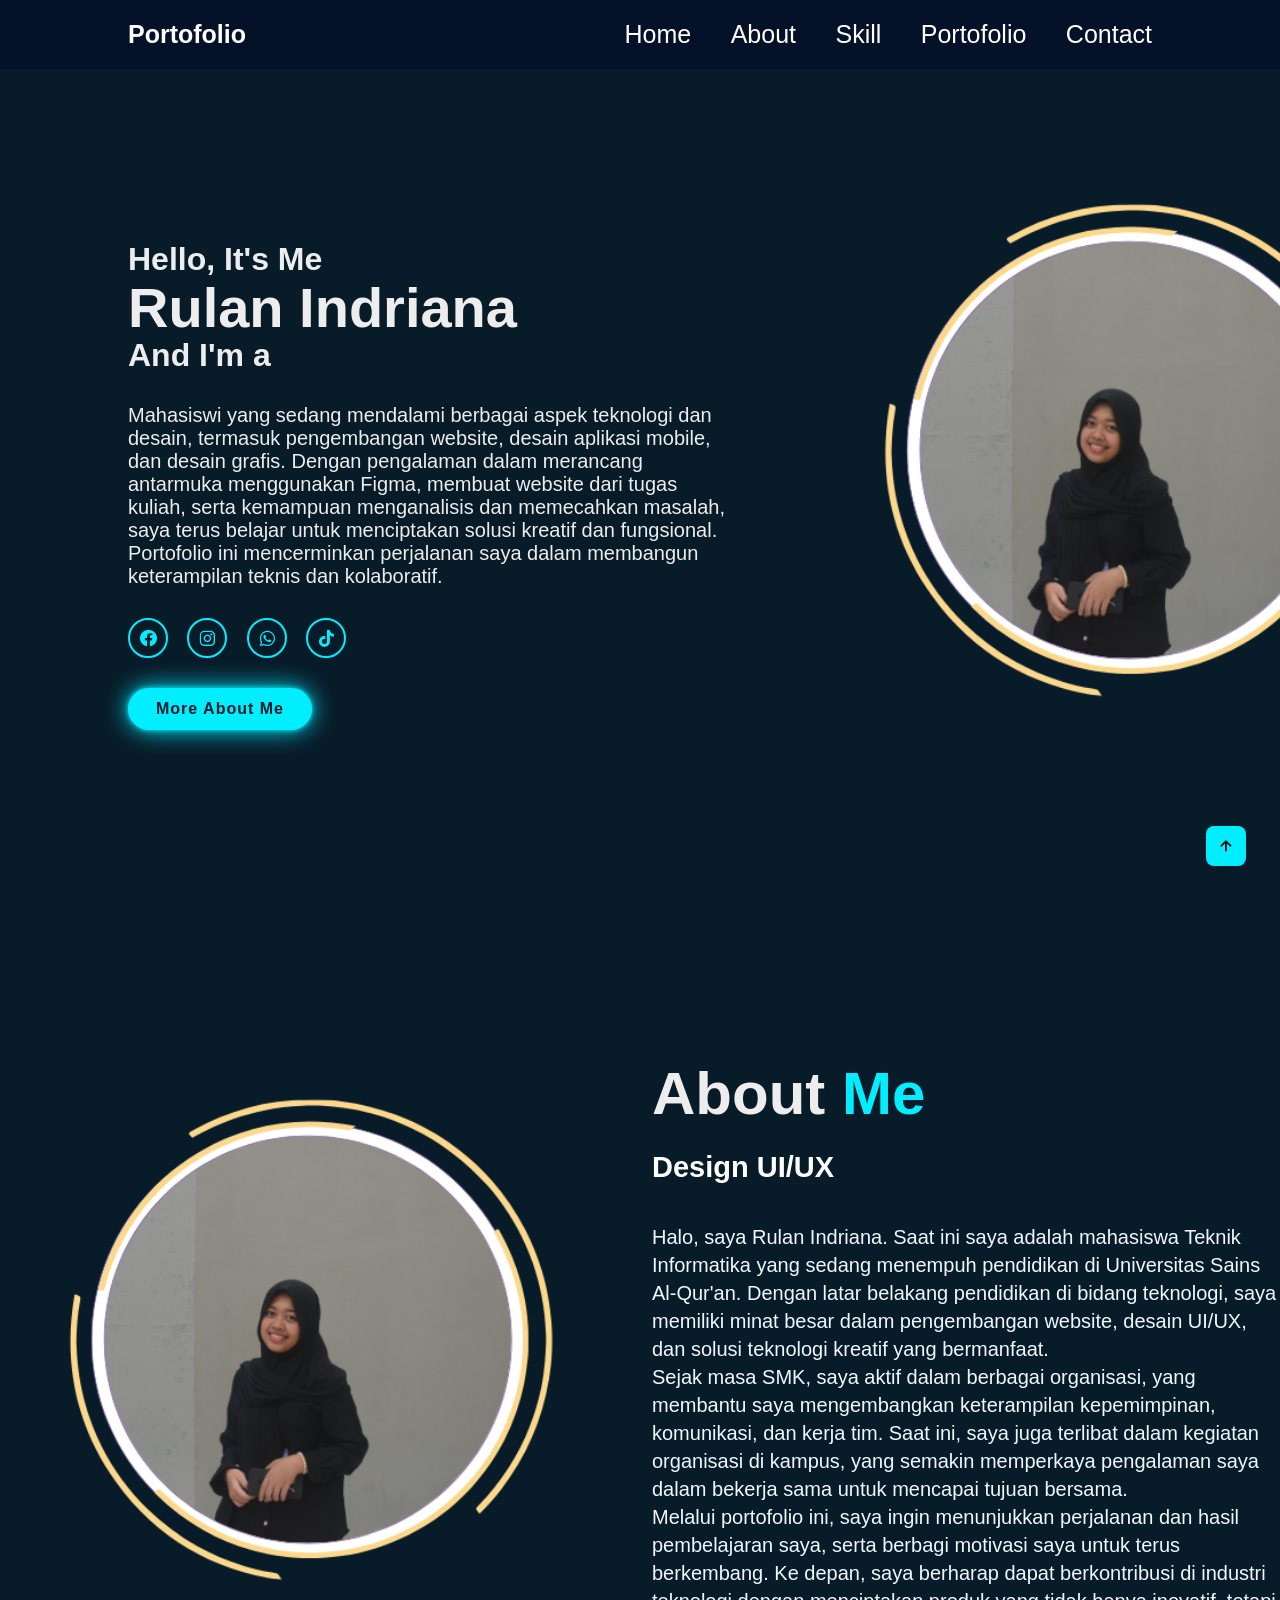
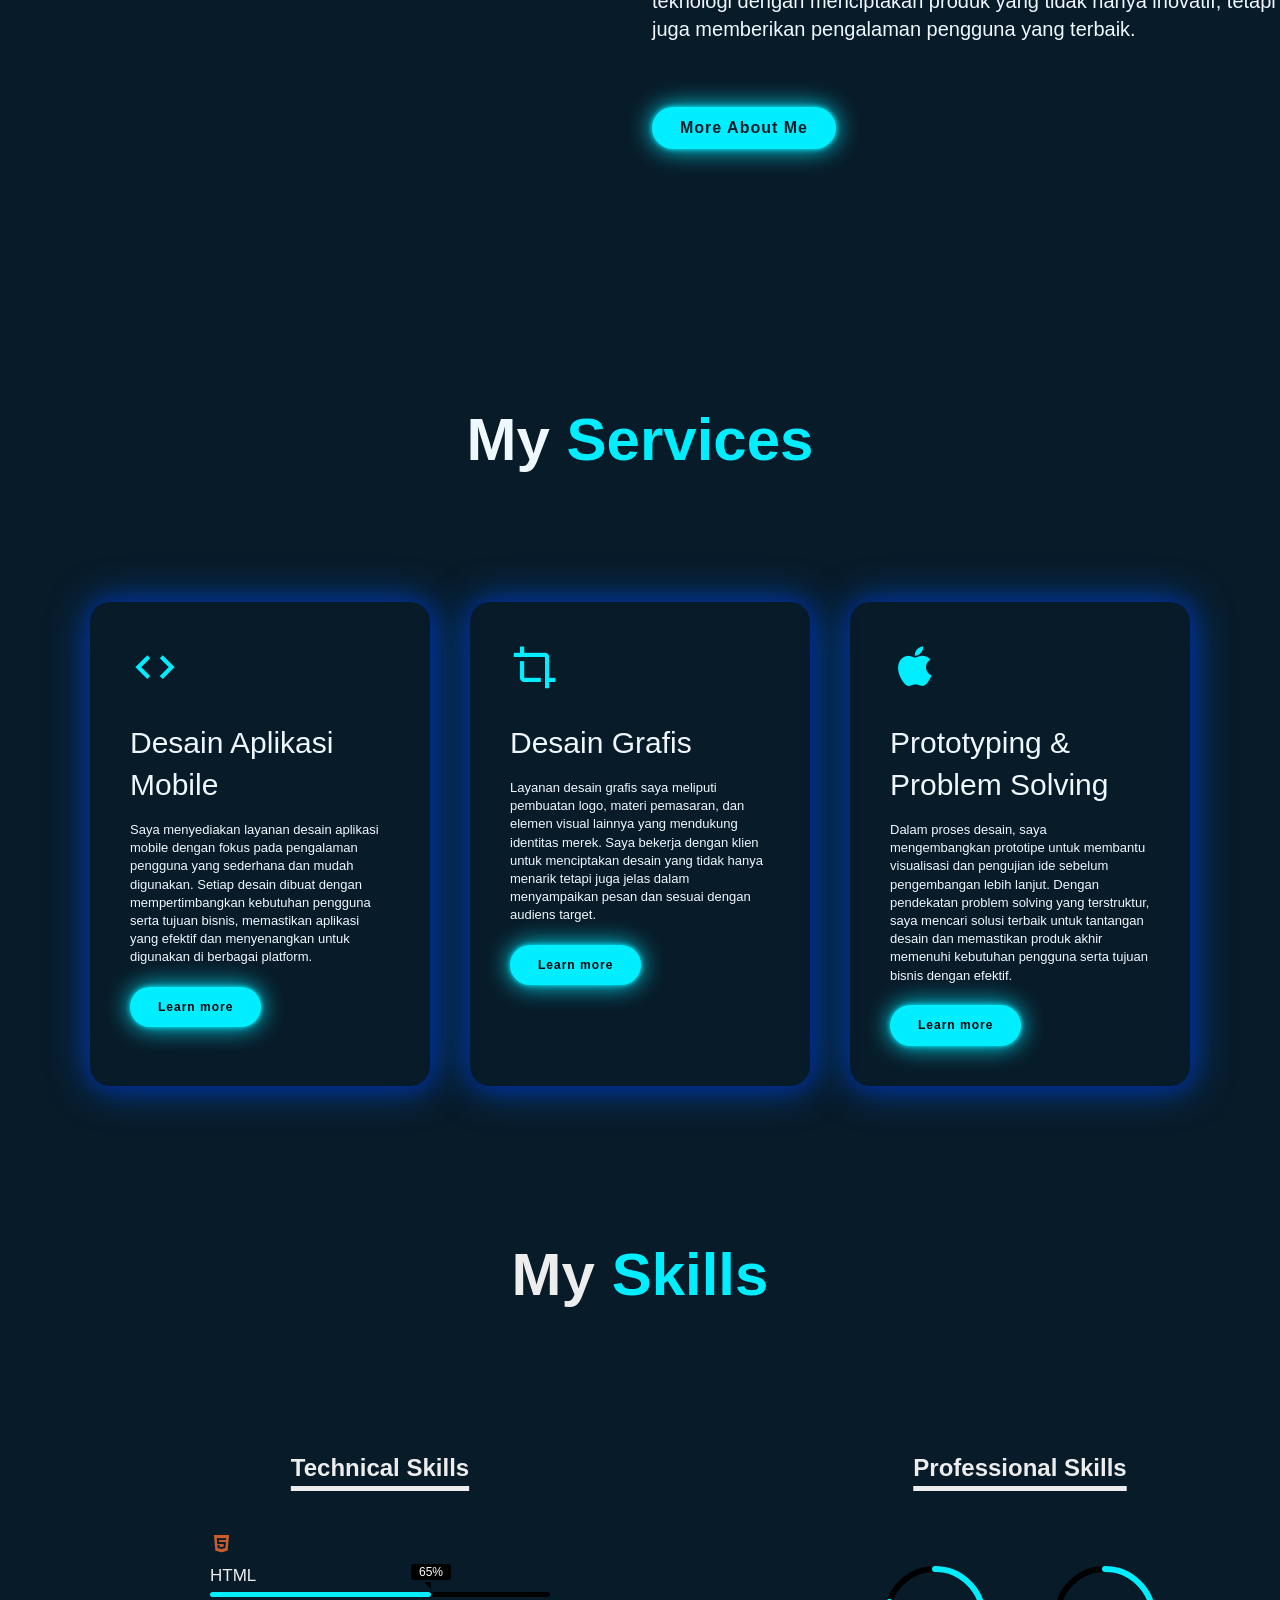
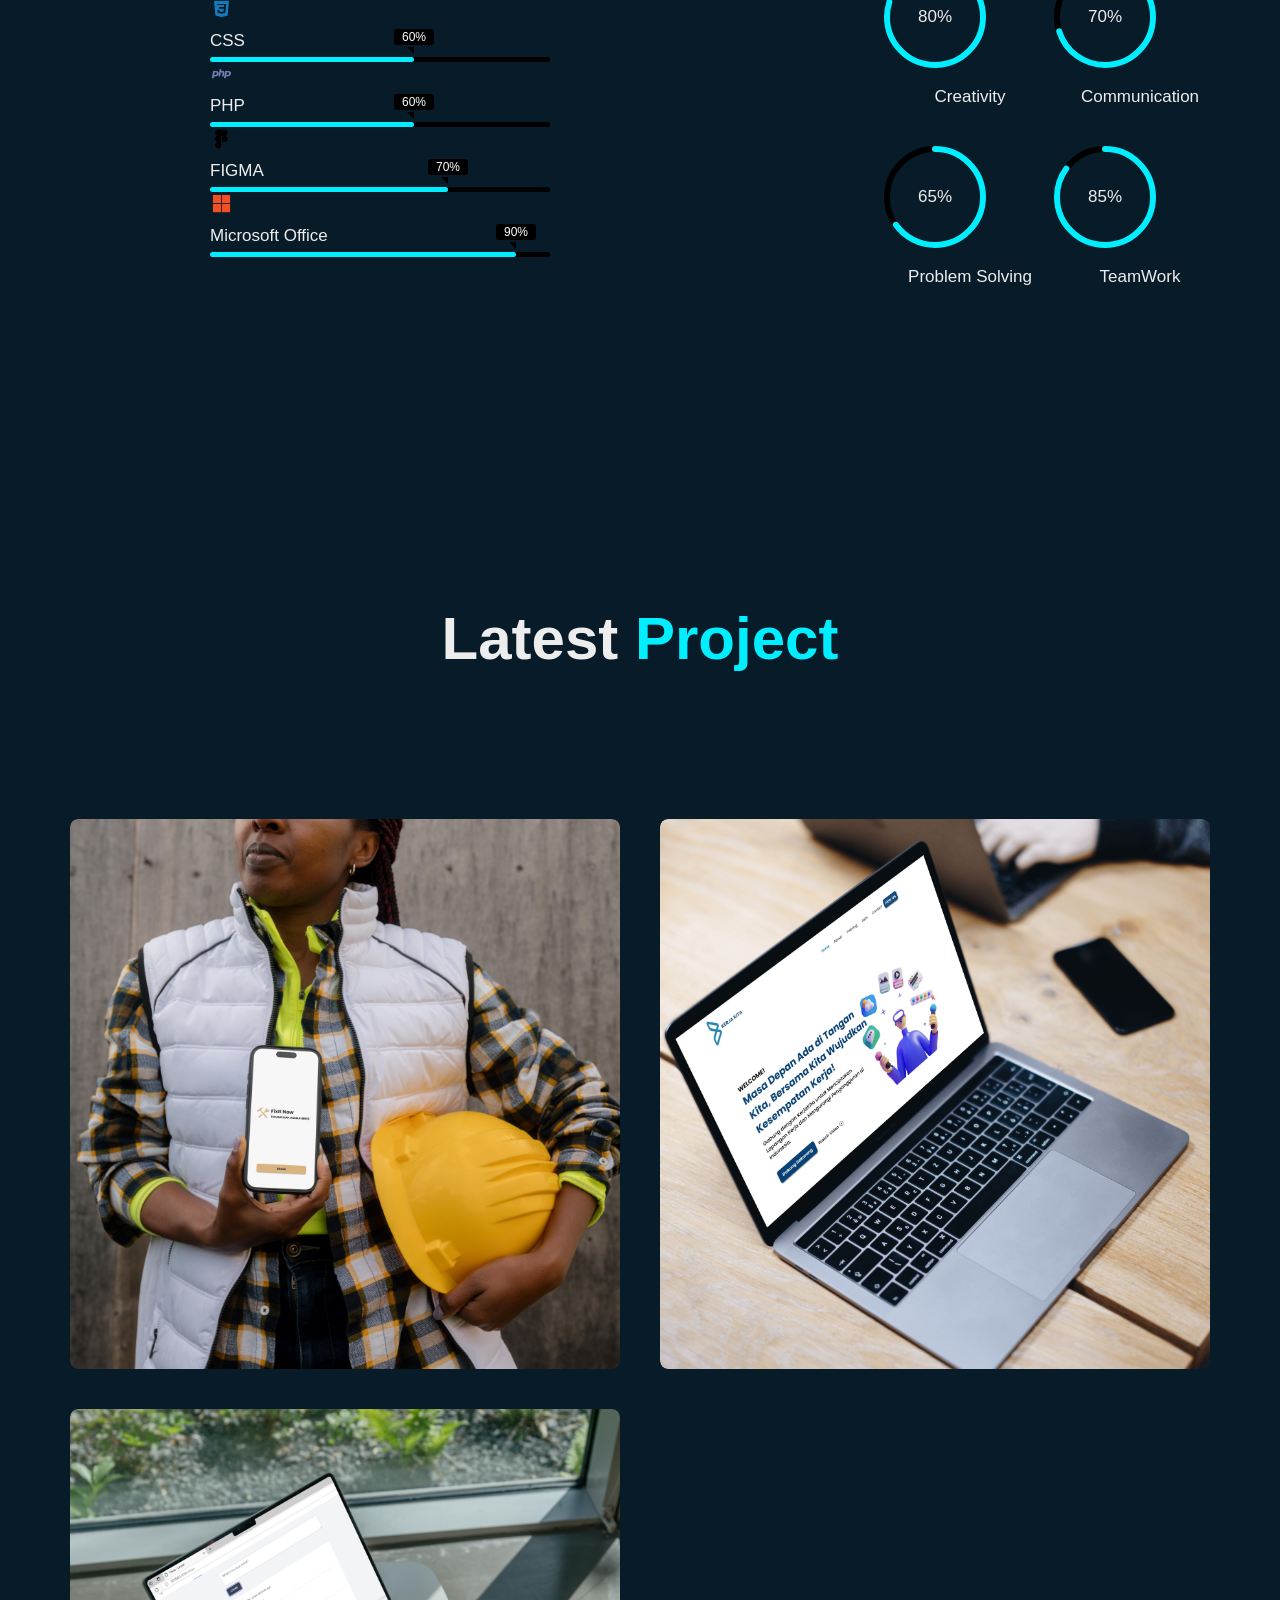
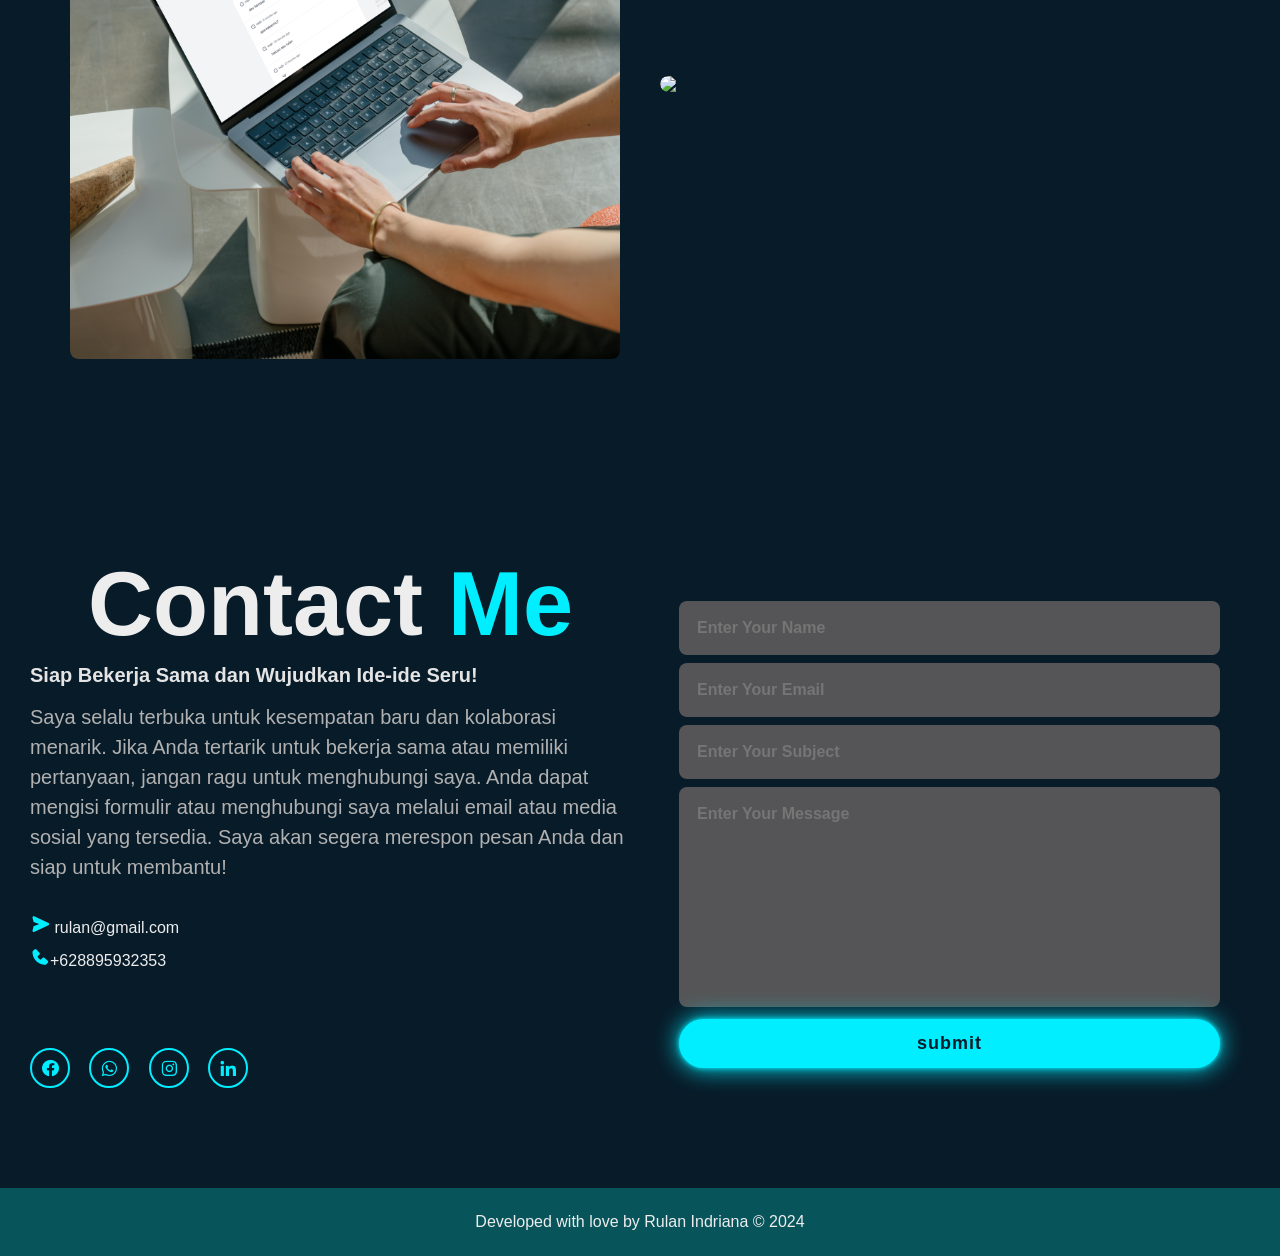
==== index.html @ f48feec2 "Portofolio" ====
<!DOCTYPE html>
<html lang="en">
<head>
    <meta charset="UTF-8">
    <meta name="viewport" content="width=device-width, initial-scale=1.0">
    <title>Portofolio</title>
    <link rel="stylesheet" href="stylesheet.css">
    <link href='https://unpkg.com/boxicons@2.1.4/css/boxicons.min.css' rel='stylesheet'>
    <script src="https://unpkg.com/typed.js@2.1.0/dist/typed.umd.js"></script>
</head>
<body>
    <header class="header">
        <a href="#" class="logo">Portofolio</a>

        <nav class="navbar">

            <a href="#home" style="--i:1;" class="active">Home</a>
            <a href="#about" style="--i:2;">About</a>
            <a href="#services" style="--i:3;">Skill</a>
            <a href="#project" style="--i:4;">Portofolio</a>
            <a href="#contact" style="--i:5;">Contact</a>
        </nav>
    </header>
    <section class="home" id="home">
        <div class="home-content">
            <h3>Hello, It's Me</h3>
            <h1>Rulan Indriana</h1>
            <h3>And I'm a <span class="text"></span></h3>
            <p>Mahasiswi yang sedang mendalami berbagai aspek teknologi dan desain, termasuk pengembangan website, desain aplikasi mobile, dan desain grafis. Dengan pengalaman dalam merancang antarmuka menggunakan Figma, membuat website dari tugas kuliah, serta kemampuan menganalisis dan memecahkan masalah, saya terus belajar untuk menciptakan solusi kreatif dan fungsional. Portofolio ini mencerminkan perjalanan saya dalam membangun keterampilan teknis dan kolaboratif.</p>
                <div class="home-sci">
                    <a href="#" style="--i:7;"><i class='bx bxl-facebook-circle'></i></a>
                    <a href="https://www.instagram.com/rlndrnn" style="--i:8;"><i class='bx bxl-instagram'></i></a>
                    <a href="https://wa.me/628895932353" style="--i:9;"><i class='bx bxl-whatsapp'></i></a>
                    <a href="#" style="--i:10;"><i class='bx bxl-tiktok'></i></a>
                </div>
                <a href="#" class="btn-box">More About Me</a>

            </div>
   
    <span class="home-imgHover"></span>
    </section>

    <section class="about" id="about">
        <div class="about-img">
            <img src="walpaper2.png">
        </div>
        <div class="about-text">
            <h2>About<span> Me</span></h2>
            <h4>Design UI/UX</h4>
            <p>Halo, saya Rulan Indriana. Saat ini saya adalah mahasiswa Teknik Informatika yang sedang menempuh pendidikan di Universitas Sains Al-Qur'an. Dengan latar belakang pendidikan di bidang teknologi, saya memiliki minat besar dalam pengembangan website, desain UI/UX, dan solusi teknologi kreatif yang bermanfaat.

               <br> Sejak masa SMK, saya aktif dalam berbagai organisasi, yang membantu saya mengembangkan keterampilan kepemimpinan, komunikasi, dan kerja tim. Saat ini, saya juga terlibat dalam kegiatan organisasi di kampus, yang semakin memperkaya pengalaman saya dalam bekerja sama untuk mencapai tujuan bersama.
                
               <br> Melalui portofolio ini, saya ingin menunjukkan perjalanan dan hasil pembelajaran saya, serta berbagi motivasi saya untuk terus berkembang. Ke depan, saya berharap dapat berkontribusi di industri teknologi dengan menciptakan produk yang tidak hanya inovatif, tetapi juga memberikan pengalaman pengguna yang terbaik.</p>
            <a href="#" class="btn-box">More About Me</a>
        </div>
    </section>

    <section>
        <div class="services" id="services">
            <div class="container">
                <h1 class="sub-title">My <span>Services</span></h1>
                <div class="services-list">
                    <div>
                        <i class='bx bx-code' style='color:#00eeff'  ></i>
                        <h2>Desain Aplikasi Mobile</h2>
                        <p>Saya menyediakan layanan desain aplikasi mobile dengan fokus pada pengalaman pengguna yang sederhana dan mudah digunakan. Setiap desain dibuat dengan mempertimbangkan kebutuhan pengguna serta tujuan bisnis, memastikan aplikasi yang efektif dan menyenangkan untuk digunakan di berbagai platform.</p>
                        <a href="#" class="read">Learn more</a>
                    </div>
                    <div>
                        <i class='bx bx-crop' style='color:#00eeff' ></i>
                        <h2>Desain Grafis</h2>
                        <p>Layanan desain grafis saya meliputi pembuatan logo, materi pemasaran, dan elemen visual lainnya yang mendukung identitas merek. Saya bekerja dengan klien untuk menciptakan desain yang tidak hanya menarik tetapi juga jelas dalam menyampaikan pesan dan sesuai dengan audiens target.</p>
                        <a href="#" class="read">Learn more</a>
                    </div>
                    <div>
                        <i class='bx bxl-apple' style='color:#00eeff' ></i>
                        <h2>Prototyping & Problem Solving</h2>
                        <p>Dalam proses desain, saya mengembangkan prototipe untuk membantu visualisasi dan pengujian ide sebelum pengembangan lebih lanjut. Dengan pendekatan problem solving yang terstruktur, saya mencari solusi terbaik untuk tantangan desain dan memastikan produk akhir memenuhi kebutuhan pengguna serta tujuan bisnis dengan efektif.</p>
                        <a href="#" class="read">Learn more</a>
                    </div>
                </div>
            </div>
        </div>
    </section>

    <h1 class="sub-title">My <span>Skills</span></h1>
    <section>
        <div class="container1" id="skills">

            <h1 class="heading1">Technical Skills</h1>
            <div class="Technical-bars">
                <div class="bar"><i class='bx bxl-html5' style='color:#c95d2e'  ></i>
                    <div class="info">
                        <span>HTML</span>
                    </div>
                    <div class="progress-line html">
                        <span></span>
                    </div>
                </div>
                <div class="bar"><i class='bx bxl-css3' style='color:#147bbc'  ></i>
                    <div class="info">
                        <span>CSS</span>
                    </div>
                    <div class="progress-line css">
                        <span></span>
                    </div>
                </div>
                <div class="bar"><i class='bx bxl-php' style='color:#777BB4'  ></i>
                    <div class="info">
                        <span>PHP</span>
                    </div>
                    <div class="progress-line php">
                        <span></span>
                    </div>
                </div>
                <div class="bar"><i class='bx bxl-figma' style='color:#000000'  ></i>
                    <div class="info">
                        <span>FIGMA</span>
                    </div>
                    <div class="progress-line figma">
                        <span></span>
                    </div>
                </div>
                <div class="bar"><i class='bx bxl-microsoft' style='color:#F25022'  ></i>
                    <div class="info">
                        <span>Microsoft Office</span>
                    </div>
                    <div class="progress-line microsoft">
                        <span></span>
                    </div>
                </div>
            </div>
        </div>



        <div class="container1">
            <h1 class="heading1">Professional Skills</h1>
            <div class="radial-bars">
                
                <div class="radial-bar">
                <svg x="0px" y="0px" viewBox="0 0 200 200">
                    <circle class="progress-bar" cx="100" cy="100" r="80"></circle>
                    <circle class="path path-1" cx="100" cy="100" r="80"></circle>
                </svg>
                <div class="percentage">80%</div>
                <div class="text">Creativity</div>
                </div>

                <div class="radial-bar">
                <svg x="0px" y="0px" viewBox="0 0 200 200">
                    <circle class="progress-bar" cx="100" cy="100" r="80"></circle>
                    <circle class="path path-2" cx="100" cy="100" r="80"></circle>
                </svg>
                <div class="percentage">70%</div>
                <div class="text">Communication</div>
                </div>

                <div class="radial-bar">
                <svg x="0px" y="0px" viewBox="0 0 200 200">
                    <circle class="progress-bar" cx="100" cy="100" r="80"></circle>
                    <circle class="path path-3" cx="100" cy="100" r="80"></circle>
                </svg>
                <div class="percentage">65%</div>
                <div class="text">Problem Solving</div>
                </div>

                <div class="radial-bar">
                <svg x="0px" y="0px" viewBox="0 0 200 200">
                    <circle class="progress-bar" cx="100" cy="100" r="80"></circle>
                    <circle class="path path-4" cx="100" cy="100" r="80"></circle>
                </svg>
                <div class="percentage">85%</div>
                <div class="text">TeamWork</div>
                </div>
            </div>
        </div>
    </section>

    <section>
        <div id="portofolio" id="project">
            <div class="main-text" id="project">
                <h2>Latest <span>Project</span></h2>


            <div class="portfolio-content">
                <div class="row">
                    <img src="poto.jpeg">
                    <div class="layer">
                        <h5>Aplikasi Mobile "FixIt Now"</h5>
                        <p>Aplikasi untuk memesan berbagai jenis tukang untuk pekerjaan dan perbaikan rumah, dirancang menggunakan Figma dengan fokus pada kemudahan navigasi dan pengalaman pengguna.</p>

                        <a href="#"></a> <i class='bx bx-link-external' style="color: aliceblue;"></i>                           
                    </div>
                </div>
                <div class="row">
                    <img src="mockupee.jpeg">
                    <div class="layer">
                        <h5>Desain Website Bootcamp</h5>
                        <p>Desain website untuk tugas Bootcamp menggunakan Figma. Proyek ini fokus pada pembuatan antarmuka yang responsif dan mudah dinavigasi.</p>

                        <a href="#"></a> <i class="bx bx-link-external" style="color: aliceblue;"></i>                           
                    </div>
                </div>
                <div class="row">
                    <img src="professional.jpeg">
                    <div class="layer">
                        <h5>Website "Chirp" dengan Laravel</h5>
                        <p>Website "Chirp" untuk berbagi pesan, dikembangkan menggunakan Laravel dan Inertia.js, sebagai bagian dari tugas kuliah dan Bootcamp Laravel. Proyek ini fokus pada pembuatan fitur registrasi pengguna dan pengiriman pesan.</p>

                        <a href="#"></a> <i class="bx bx-link-external" style="color: aliceblue;"></i>                           
                    </div>
                </div>
                <div class="row">
                    <img src="mockuuups.jpeg">
                    <div class="layer">
                        <h5>Website Perpustakaan Buku</h5>
                        <p>Website untuk pengelolaan data buku, peminjaman, dan pengembalian, dibuat dengan PHP dan MySQL. Fokus pada kemudahan penggunaan dan pengelolaan data yang efisien.</p>

                        <a href="#"></a> <i class='bx bx-link-external' style="color: aliceblue;"></i>                           
                    </div>
                </div>
            </div>
            </div>
        </div>
    </section>

    <section class="contact" id="contact">
        <div class="contact-text">
                <h2>Contact <span>Me</span></h2>
                <h4>Siap Bekerja Sama dan Wujudkan Ide-ide Seru!</h4>
                <p>Saya selalu terbuka untuk kesempatan baru dan kolaborasi menarik. Jika Anda tertarik untuk bekerja sama atau memiliki pertanyaan, jangan ragu untuk menghubungi saya. Anda dapat mengisi formulir atau menghubungi saya melalui email atau media sosial yang tersedia.

                    Saya akan segera merespon pesan Anda dan siap untuk membantu!</p>
                <div class="contact-list">
                    <li><i class='bx bxs-send'></i></i> rulan@gmail.com</li>
                    <li><i class='bx bxs-phone'></i>+628895932353</li>
                </div>
                <div class="contact-icons">
                    <a href=""><i class='bx bxl-facebook-circle'></i></a>
                    <a href="https://wa.me/628895932353"><i class='bx bxl-whatsapp'></i></a>
                    <a href="https://www.instagram.com/rlndrnn"><i class='bx bxl-instagram'></i></a>
                    <a href=""><i class='bx bxl-linkedin'></i></a>
                </div>

        </div>

        <div class="contact-form">
            <form action="">
                <input type="" placeholder="Enter Your Name" required>
                <input type="email" placeholder="Enter Your Email" required>

                <input type="" placeholder="Enter Your Subject">
                <textarea name="" id="" cols="40" rows="10" placeholder="Enter Your Message" required></textarea>
                <input type="submit" value="submit" class="send">
            </form>
        </div>
    </section>
    <div class="last-text">
        <p>Developed with love by Rulan Indriana &copy; 2024 </p>
    </div>
    <a href="#" class="top"><i class='bx bx-up-arrow-alt'></i></a>





    <script src="main.js"></script>
</body>
</html>
---- stylesheet.css ----
/* Welcome */
*
{
    margin: 0;
    padding: 0;
    box-sizing: border-box;
    scroll-behavior: smooth;
    font-family: 'poppins', sans-serif;
}
body
{
    color: #ededed;
    background: #081b29;
}
.header
{
    position: fixed;
    top: 0;
    left: 0;
    width: 100%;
    padding: 20px 10%;
    background: #051129;
    display: flex;
    justify-content: space-between;
    align-items: center;
    z-index: 100;
}
.logo {
    position: relative;
    font-size: 25px;
    color: #fff;
    text-decoration: none;
    font-weight: 600;
    cursor: default;
    opacity: 0;
    animation: slideRight 1s ease forwards;

}
.navbar a{
    display: inline-block;
    font-size: 25px;
    color: #fff;
    text-decoration: none;
    font-weight: 500;
    margin-left: 35px;
    transition: .3s;
    opacity: 0;
    animation: slideTop .5s ease forwards;
    animation-delay: calc(.2s * var(--i));
}
.navbar a:hover{
    color: #0ef;
}
.home {
    position: relative;
    width: 100%;
    justify-content: space-between;
    height: 100vh;
    background: url(walpaperrrr.png);
    background-size: cover;
    background-position: center;
    display: flex;
    align-items: center;
    padding: 70px 10% 0;
}
.home-content {
    max-width: 600px;
}
.home-content h3 {
    font-size: 32px;
    font-weight: 700;
    opacity: 0;
    animation: slideBottom 1s ease forwards;
    animation-delay: .7s;

}
.home-content h3:nth-of-type(2){
    margin-bottom: 30px;
    animation: slideTop 1s ease forwards;
    animation-delay: .7s;

}
.home-content h3 span{
    color: #0ef;
}
.home-content h1 {
    font-size: 56px;
    font-weight: 700;
    margin: -3px 0;
    opacity: 0;
    animation: slideRight 1s ease forwards;
    animation-delay: 1s;

}
.home-content p {
    font-size: 20px;
    opacity: 0;
    animation: slideLeft 1s ease forwards;
    animation-delay: 1s;

}
.home-sci a{
    display: inline-flex;
    justify-content: center;
    align-items: center;
    width: 40px;
    height: 40px;
    background: transparent;
    border: 2px solid #0ef;
    border-radius: 50%;
    font-size: 20px;
    color: #0ef;
    text-decoration: none;
    transition: .5s ease;
    opacity: 0;
    animation: slideLeft 1s ease forwards;
    animation-delay: calc(.2s * var(--i));

    margin: 30px 15px 30px 0;
}
.home-sci a:hover {
    background: #0ef;
    color: #081b29;
    box-shadow: 0 0 20px #0ef;
}
.btn-box {
    display: inline-block;
    padding: 12px 28px;
    background-color: #0ef;
    border-radius: 40px;
    font-size: 16px;
    color: #081b29;
    letter-spacing: 1px;
    text-decoration: none;
    font-weight: 600;
    opacity: 0;
    animation: slideTop 1s ease forwards;
    animation-delay: 2s;
    box-shadow: 0 0 5px #0ef,
    0 0 25px #0ef


}
.btn-box:hover {
    box-shadow: 0 0 5px cyan,
    0 0 25px cyan, 0 0 50px cyan,
    0 0 100px cyan, 0 0 200px cyan;
}

/* About Me */
.about{
    display: grid;
    grid-template-columns: repeat(2, 1fr);
    align-items: center;
    gap: 1.5rem;
}
.about-img img{
    padding-bottom: 20%;
    max-width: 630px;
    height: auto;
    width: 100%;
    border-radius: 8px;
}
.about-text h2{
    font-size: 60px;
}
.about-text h2 span{
    color: #0ef;
}
.about-text h4{
    font-size: 29px;
    font-weight: 600;
    color: #fff;
    line-height: 1.7;
    margin: 15px 0 30px;
}
.about-text p{
    color: aliceblue;
    font-size: 20px;
    line-height: 1.4;
    margin-bottom: 4rem;
}

#services{
    color: aliceblue;
    font-size: 20px;
    line-height: 1.4;
    margin-bottom: 4rem;
}
.sub-title{
    text-align: center;
    font-size: 60px;
    padding-bottom: 70px;
}
.sub-title span{
    color: #0ef;


}
.container{
    padding: 90px;   
}
.services-list{
    display: grid;
    grid-template-columns: repeat(auto-fit,minmax(259px, 1fr));
    grid-gap: 40px;
    margin-top: 50px;
}
.services-list div{
    background-color: transparent;
    padding: 40px;
    font-size: 13px;
    font-weight: 13px;
    border-right: 10px;
    border-radius: 20px;
    transition: background 0.5s, transform 0.5s;
    box-shadow: 1px 1px 20px #012290f7,
                1px 1px 40px #0053b8f7;
}
.services-list div i {
    font-size: 50px;
    margin-bottom: 30px;
}
.services-list div h2{
    font-size: 30px;
    font-weight: 500;
    margin-bottom: 15px;
}
.services-list div a{
    text-decoration: none;
    color: #000000;
    font-size: 12px;
    margin-top: 20px;
    display: inline-block;
}
.read{
    display: inline-block;
    padding: 12px 28px;
    background: #0ef;
    border-radius: 40px;
    font-size: 16px;
    color: #081b29;
    letter-spacing: 1px;
    text-decoration: none;
    font-weight: 600;
    opacity: 0;
    animation: slideTop 1s ease forwards;
    animation-delay: 2s;
    box-shadow: 0 0 5px #0ef,
    0 0 25px #0ef;
}
.read:hover{
    box-shadow: 0 0 5px cyan,
    0 0 25px cyan, 0 0 50px cyan,
    0 0 100px cyan, 0 0 200px cyan;
}
.services-list div:hover{
    transform: translateY(-20px);
}

/* My Skills */
section{
    display: flex;
}
.container1{
    width: 600px;
    height: 500px;
    padding: 75px 90px;
    margin-left: 120px;
}

.heading1{
    text-align: center;
    text-decoration: underline;
    text-underline-offset: 10px;
    text-decoration-thickness: 5px;
    margin-bottom: 50px;
}
.bar{
    font-size: 23px;
}

.Technical-bars .bar {
    margin-top: 40px 0;
}
.Technical-bars .bar:first-child{
    margin-top: 0;
}
.Technical-bars .bar:last-child{
    margin-bottom: 0;
}
.Technical-bars .bar .info{
    margin-bottom: 5px;
}
.Technical-bars .bar .info span{
    font-size: 17px;
    font-weight: 500;
    animation: showText 0.5s 1s linear forwards;
    opacity: 0;
}
.Technical-bars .bar .progress-line{
    position: relative;
    border-radius: 10px;
    width: 100%;
    height: 5px;
    background-color: #000;
    animation: animate 1s cubic-bezier(1,0,0.5,1)forwards;
    transform: scaleX(0);
    transform-origin: left;
}
@keyframes animate{
    100%{
        transform: scaleX(1);
    }
}
.Technical-bars .bar .progress-line span{
    height: 100%;
    background-color: #0ef;
    position: absolute;
    border-radius: 10px;
    animation: animate 1s 1s cubic-bezier(1,0,0.5,1)forwards;
    transform: scaleX(0);
    transform-origin: left;
}
.progress-line.html span{
    width: 65%;
}
.progress-line.css span{
    width: 60%;
}
.progress-line.php span{
    width: 60%;
}
.progress-line.figma span{
    width: 70%;
}
.progress-line.microsoft span{
    width: 90%;
}
.progress-line span::after{
    position: absolute;
    padding: 1px 8px;
    background-color: #000;
    color: #fff;
    font-size: 12px;
    border-radius: 3px;
    top: -28px;
    right: -20px;
    animation: showText 0.5s 1.5s linear forwards;
    opacity: 0;
}
.progress-line.html span::after{
    content: "65%";
}
.progress-line.css span::after{
    content: "60%";
}
.progress-line.php span::after{
    content: "60%";
}
.progress-line.figma span::after{
    content: "70%";
}
.progress-line.microsoft span::after{
    content: "90%";
}
.progress-line span::before{
    content: "";
    position: absolute;
    width: 0;
    height: 0;
    border: 7px solid transparent;
    border-bottom-width: 0px;
    border-right-width: 0px;
    border-top-color: #000;
    top: -10px;
    right: 0;
    animation: showText 0.5s 1.5s linear forwards;
    opacity: 0;
}
@keyframes showText{
    100%{
        opacity: 1;
    }
}
.radial-bars{
    width: 100%;
    display: flex;
    flex-wrap: wrap;
    justify-content: space-evenly;
    align-items: flex-start;
}
.radial-bars .radial-bar{
    width: 50%;
    height: 170px;
    margin-bottom: 10px;
    position: relative;
}

.radial-bars .radial-bar svg{
    position: absolute;
    top: 50%;
    left: 50%;
    transform: translate(-50%, -50%) rotate(-90deg);
    width: 120px;
    height: 160px;
}
.radial-bars .radial-bar .progress-bar{
    stroke-width: 10;
    stroke: black;
    fill: transparent;
    stroke-dasharray: 502;
    stroke-dashoffset: 502;
    stroke-linecap: round;
    animation: animate-bar 1s linear forwards;

}
@keyframes animate-bar {
    100%{
        stroke-dashoffset: -1;
    }
}
.path {
    stroke-width: 10;
    stroke: #0ef;
    fill: transparent;
    stroke-dasharray: 502;
    stroke-dashoffset: 502;
    stroke-linecap: round;
}
.path-1{animation: animate-path1 1s 1s linear forwards;}
.path-2{animation: animate-path2 1s 1s linear forwards;}
.path-3{animation: animate-path3 1s 1s linear forwards;}
.path-4{animation: animate-path4 1s 1s linear forwards;}


@keyframes animate-path1{
    100%{
        stroke-dashoffset: 100;;
    }
}
@keyframes animate-path2{
    100%{
        stroke-dashoffset: 150;;
    }
}
@keyframes animate-path3{
    100%{
        stroke-dashoffset: 175;;
    }
}
@keyframes animate-path4{
    100%{
        stroke-dashoffset: 75;;
    }
}
.radial-bar .percentage{
    position: absolute;
    top: 50%;
    left: 50%;
    transform: translate(-50%, -50%);
    font-size: 17px;
    font-weight: 500;
    animation: showText 0.5s 1s linear forwards;
    opacity: 0;
}
.radial-bar .text{
    width: 100%;
    position: absolute;
    text-align: center;
    left: 50%;
    bottom: -5px;
    transform: translate(-50px);
    font-size: 17px;
    font-weight: 500;
    animation: showText 0.5s 1s linear forwards;
    opacity: 0;
}
/* Projects */
.main-text{
    padding-top: 130px;
    margin-top: 200px;
}
.main-text h2{
    font-size: 60px;
    line-height: 1;
    text-align: center;
}
.main-text h2 span{
    color: #0ef;
}
.portfolio-content{
    display: grid;
    grid-template-columns: repeat(auto-fit, minmax(359px, auto));
    align-items: center;
    gap: 2.5rem;
    margin-top: 5rem;
    padding: 70px;
}
.row{
    position: relative;
    overflow: hidden;
    border-radius: 8px;
    cursor: pointer;
}
.row img{
    width: 100%;
    border-radius: 8px;
    display: block;
    transition: transform 0.5s;
}
.layer{
    width: 100%;
    height: 0;
    background: linear-gradient(rgba(0, 0, 0, 0.1), #0ef);
    position: absolute;
    border-radius: 8px;
    left: 0;
    bottom: 0;
    overflow: hidden;
    display: flex;
    flex-direction: column;
    align-items: center;
    justify-content: center;
    text-align: center;
    padding: 0 40px;
    transition: height 0.5s;
}
.layer h5{
    font-size: 20px;
    color: #000;
    font-weight: 600;
    margin-bottom: 15px;
}
.layer p{
    font-size: 1rem;
    color: #000000;
    line-height: 1.8;
}
.layer i{
    color: #ff004f;
    margin-top: 20px;
    font-size: 20px;
    background: #e0e0e0;
    width: 60px;
    height: 60px;
    display: flex;
    align-items: center;
    justify-content: center;
    border-radius: 50%;
}
.row:hover img{
    transform: scale(1.1);
}
.row:hover .layer{
    height: 100%;
}

/* Kontakt */
.contact{
    display: grid;
    grid-template-columns: repeat(2, 1fr);
    align-items: center;
    gap: 3rem;
    padding-left: 30px;
    margin-top: 130px;
}
.contact-text h2{
    font-size: 90px;
    line-height: 1;
    text-align: center;
}
.contact-text h2 span{
    color: #0ef;
}

.contact-text h4{
    margin: 15px 0;
    color: rgb(228, 228, 228);
    font-size: 20px;
    font-weight: 600;
}
.contact-text p{
    color: rgb(177, 177, 177);
    font-size: 20px;
    line-height: 30px;
    margin-bottom: 2rem;
}
.contact-list{
    margin-bottom: 3rem;
}
.contact-list li{
    margin-bottom: 10px;
    display: block;
}
.contact-list li i{
    display: inline-block;
    color: #0ef;
    font-size: 20px;
    font-weight: 600;
    transition: all .40s ease;
}
.contact-list li a:hover{
    transform: scale(1.01) translateY(-5px);
    color: #0ef;
}
.contact-icons i{
    display: inline-flex;
    justify-content: center;
    align-items: center;
    width: 40px;
    height: 40px;
    background: transparent;
    border: 2px solid #0ef;
    border-radius: 50%;
    font-size: 20px;
    color: #0ef;
    text-decoration: none;
    margin: 30px 15px 30px 0;
    transition: .5s ease;
    opacity: 0;
    animation: slideLeft 1s ease forwards;
    animation-delay: calc(.2s * var(--i));
}
.contact-icons i:hover{
    background: #0ef;
    color: #000;
    box-shadow: 0 0 20px #0ef;
}
.contact-form form{
    position: relative;
}
.contact-form form input, form textarea{
    
    border: none;
    outline: none;
    width: 90%;
    padding: 18px;
    background: #555557;
    color: #000;
    font-size: 1rem;
    font-weight: 600;
    margin-bottom: 0.5rem;
    border-radius: 0.5rem;
}
.contact-form textarea{
    resize: none;
    height: 220px;
}
.contact-form form .send{
    display: inline-block;
    padding: 14px 60px;
    background: #0ef;
    border-radius: 40px;
    font-size: 18px;
    color: #081b29;
    letter-spacing: 1px;
    text-decoration: none;
    font-weight: 600;
    opacity: 0;
    animation: slideTop 1s ease forwards;
    animation-delay: 2s;
    box-shadow: 0 0 5px #0ef,
    0 0 25px #0ef;
}
.contact-form form .send:hover{
    box-shadow: 0 0 5px cyan,
    0 0 25px cyan, 0 0 50px cyan,
    0 0 100px cyan, 0 0 200px cyan;
}


.last-text p{
    width: 100%;
    text-align: center;
    padding: 25px 0;
    background: rgb(7, 85, 91);
    font-weight: 300;
    margin-top: 70px;
}
.top{
    position: fixed;
    bottom: 2.1rem;
    right: 2.1rem;
} 
.top i{
    color: #000000;
    background: #0ef;
    font-size: 20px;
    padding: 10px;
    border-radius: 0.5rem;
}



@keyframes slideRight {
    0% {
        transform: translateX(-100px);
        opacity: 0;
    }
    100% {
        transform: translateX(0px);
        opacity: 1;
    }
}
@keyframes slideLeft {
    0% {
        transform: translateX(100px);
        opacity: 0;
    }
    100% {
        transform: translateX(0px);
        opacity: 1;
    }
}


@keyframes slideTop {
    0% {
        transform: translateY(100px);
        opacity: 0;
    }
    100% {
        transform: translateY(0px);
        opacity: 1;
    }
}
@keyframes slideBottom {
    0% {
        transform: translateY(-100px);
        opacity: 0;
    }
    100% {
        transform: translateY(0px);
        opacity: 1;
    }
}
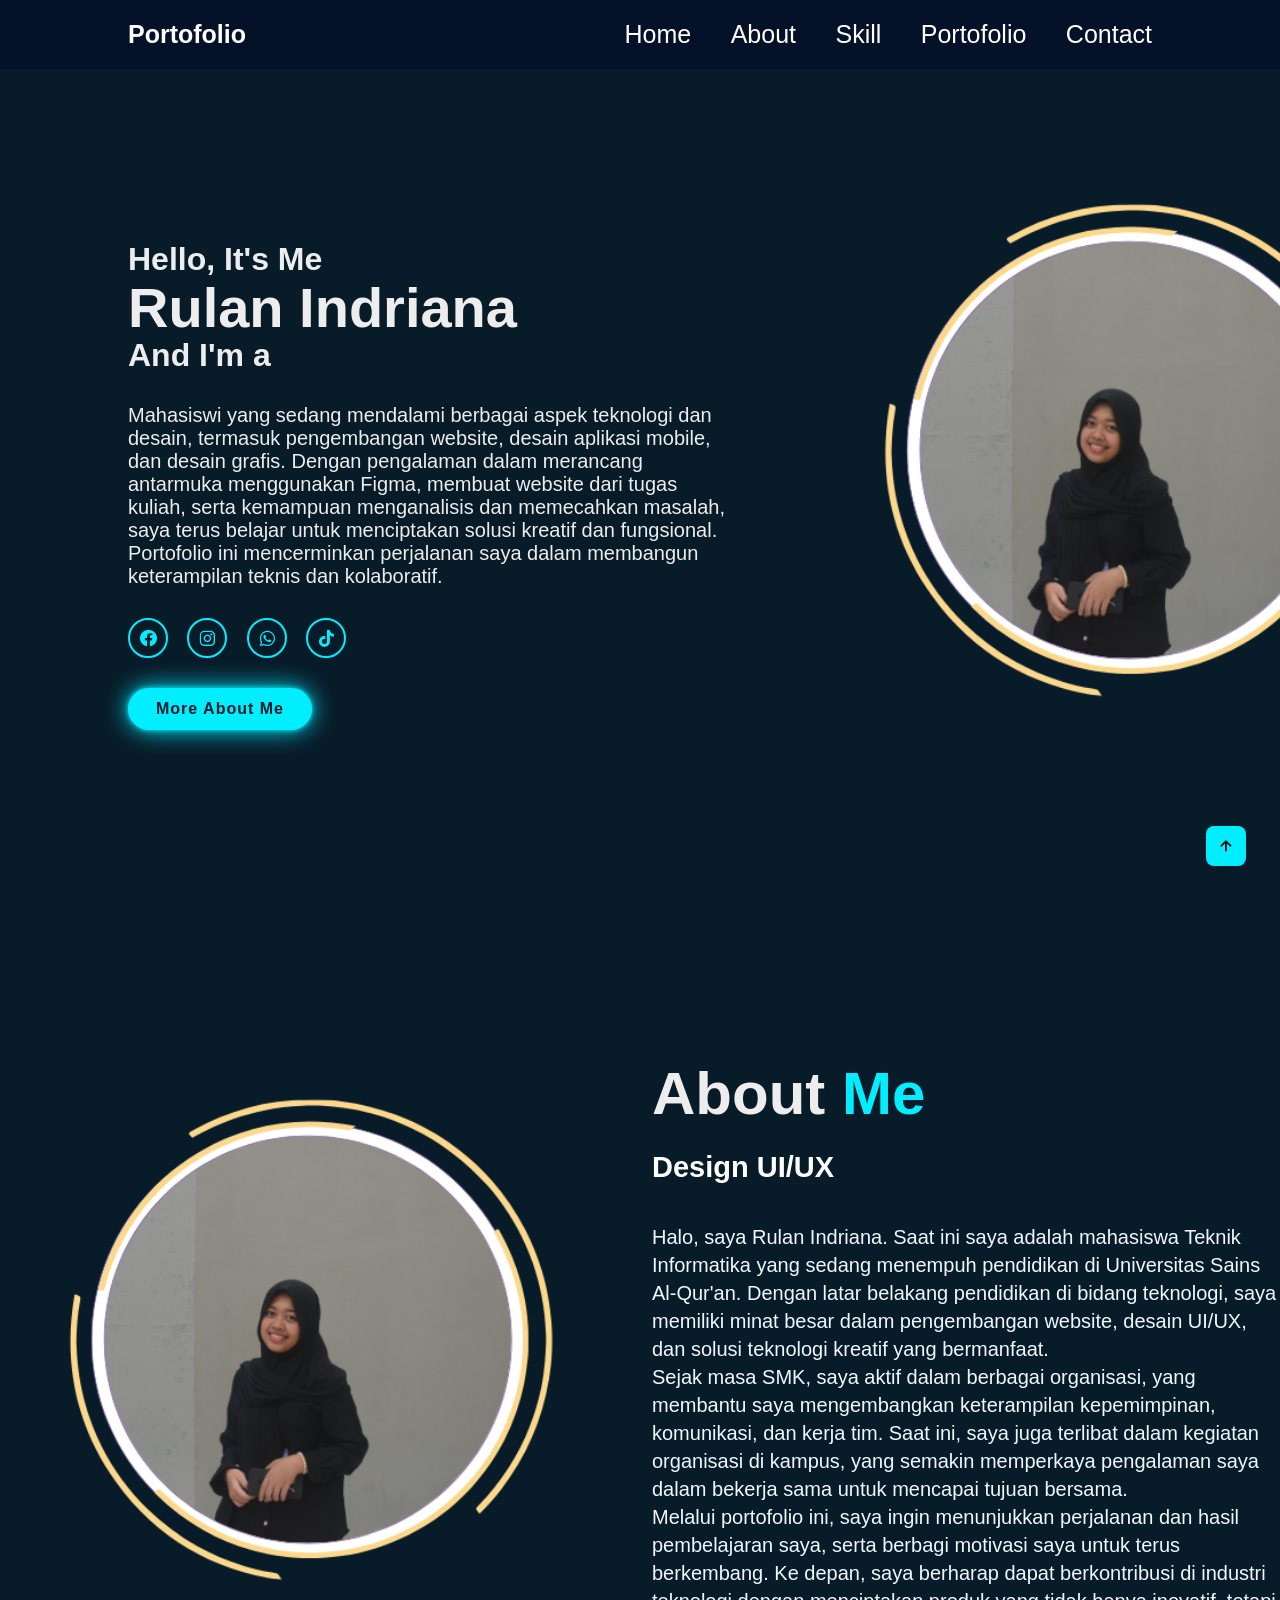
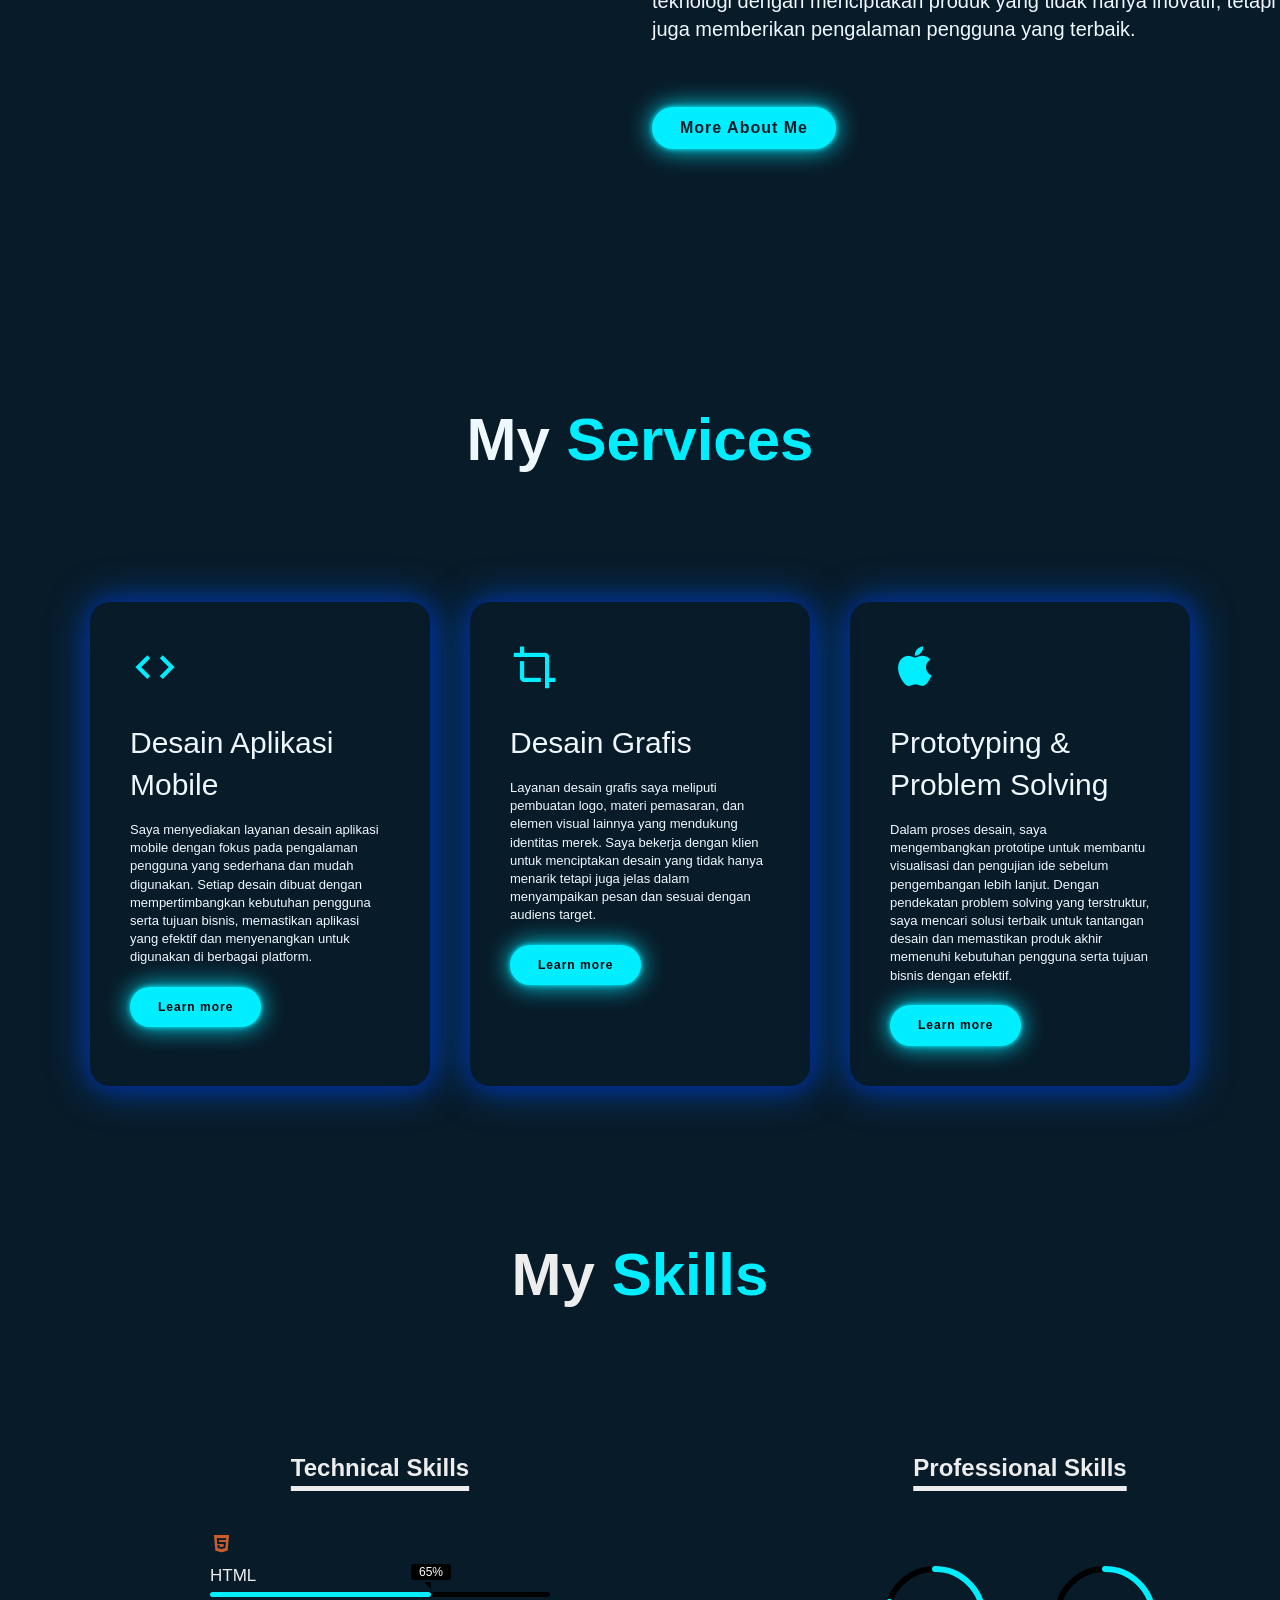
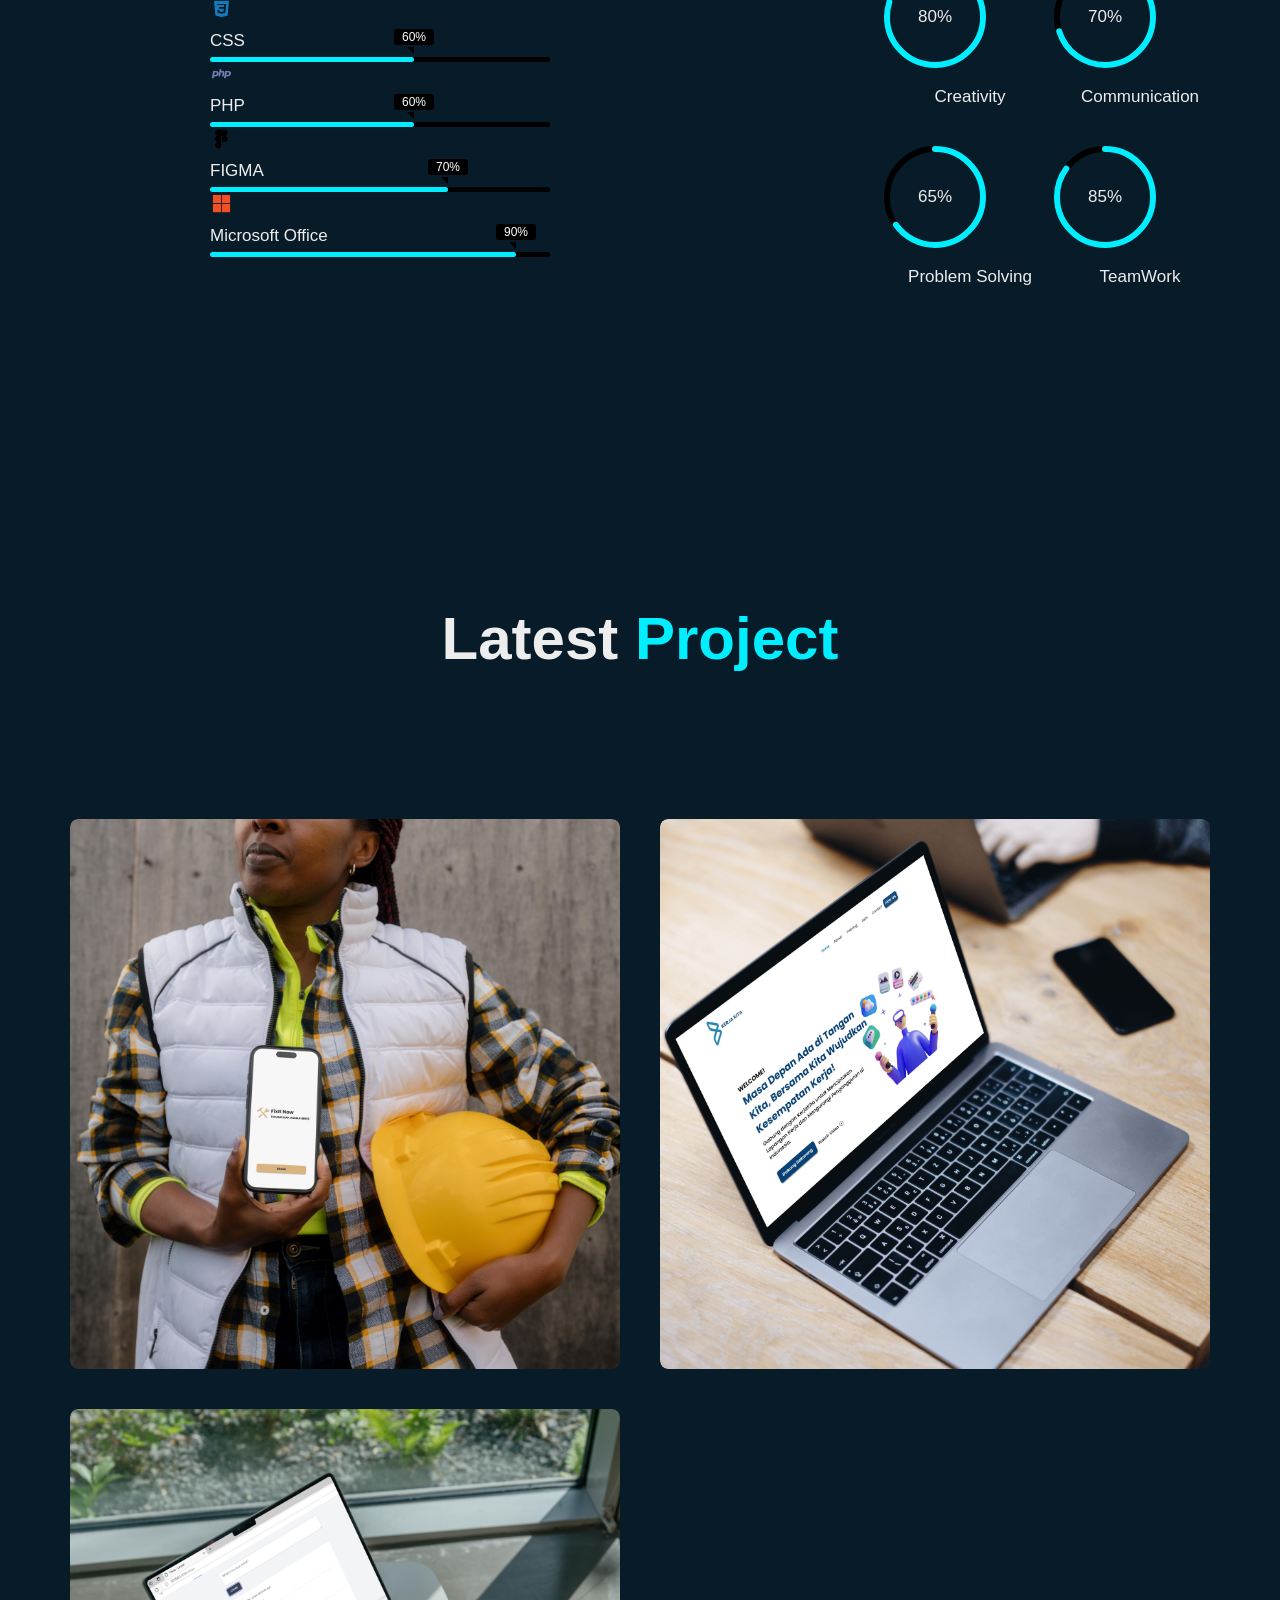
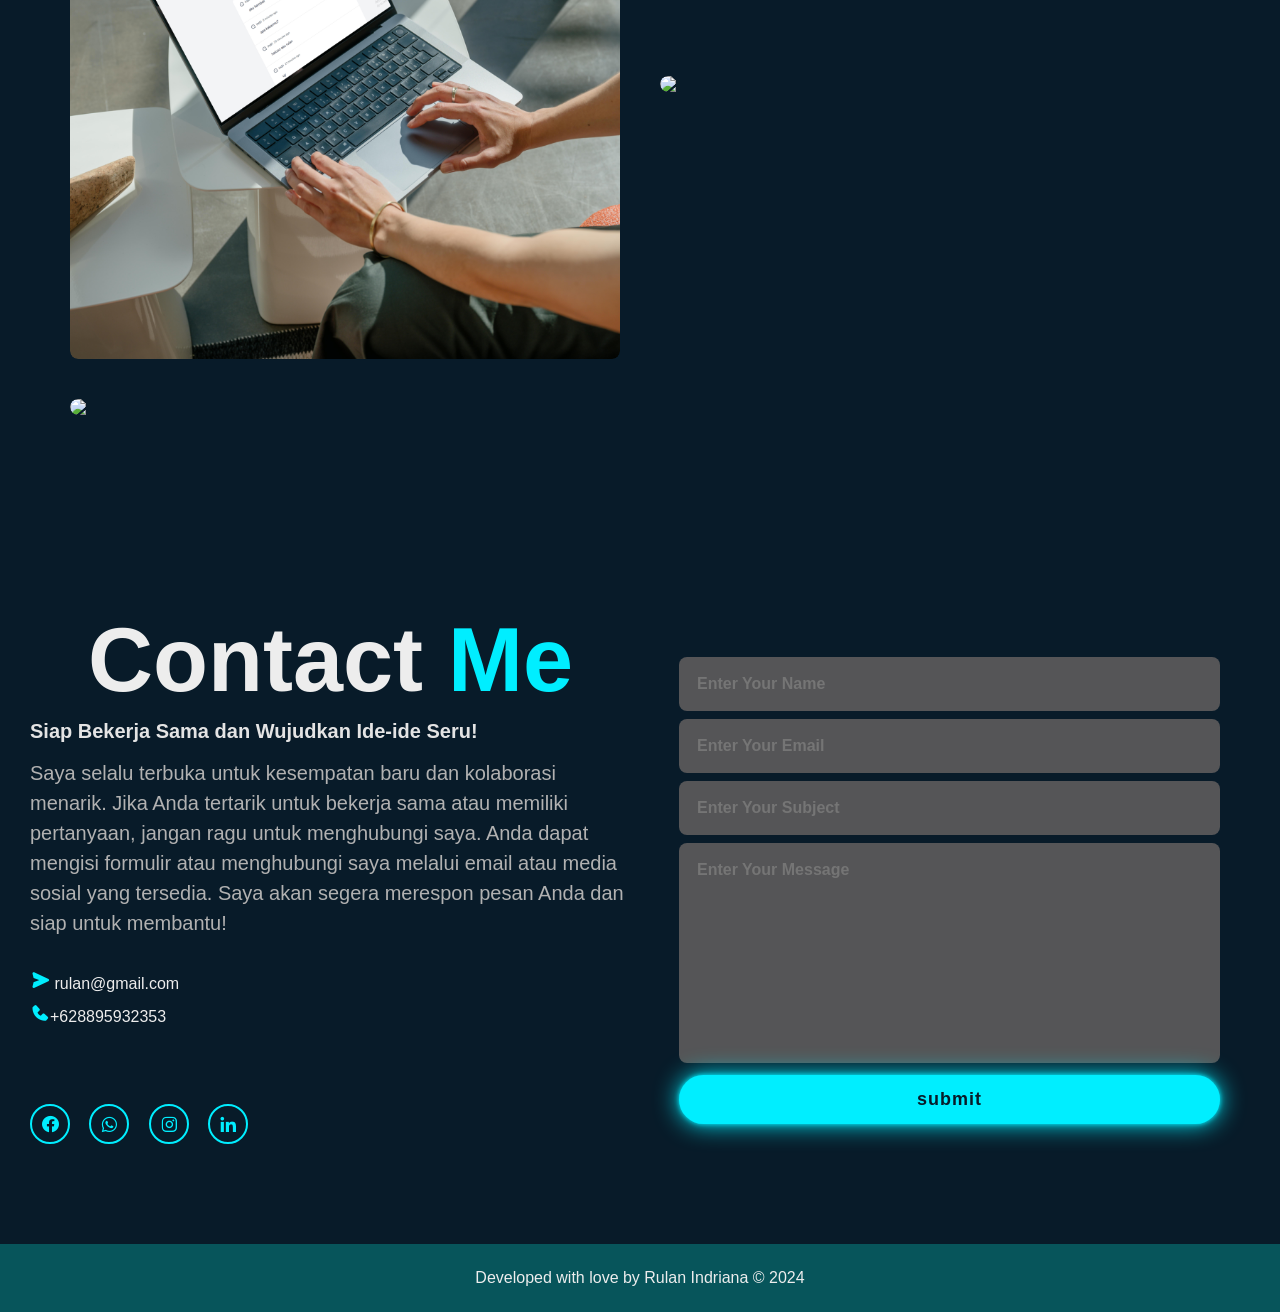
==== commit b24a928c: "menambah projek" ====
--- a/index.html
+++ b/index.html
@@ -191,7 +191,7 @@
                         <h5>Aplikasi Mobile "FixIt Now"</h5>
                         <p>Aplikasi untuk memesan berbagai jenis tukang untuk pekerjaan dan perbaikan rumah, dirancang menggunakan Figma dengan fokus pada kemudahan navigasi dan pengalaman pengguna.</p>
 
-                        <a href="#"></a> <i class='bx bx-link-external' style="color: aliceblue;"></i>                           
+                        <a href="https://www.figma.com/proto/KP6ZmZlF9FJjZCoaQiMBBj/FixIt-Now?page-id=0%3A1&node-id=1-3&node-type=canvas&viewport=-1377%2C180%2C0.43&t=ftZuPnU0FBf4KDKh-1&scaling=scale-down&content-scaling=fixed&starting-point-node-id=5%3A3739"> <i class='bx bx-link-external' style="color: blue;"></i></a>                           
                     </div>
                 </div>
                 <div class="row">
@@ -200,7 +200,7 @@
                         <h5>Desain Website Bootcamp</h5>
                         <p>Desain website untuk tugas Bootcamp menggunakan Figma. Proyek ini fokus pada pembuatan antarmuka yang responsif dan mudah dinavigasi.</p>
 
-                        <a href="#"></a> <i class="bx bx-link-external" style="color: aliceblue;"></i>                           
+                        <a href="https://www.figma.com/proto/c4tnnZXRBqTX5b8QRGgLYF/projek?page-id=0%3A1&node-id=1-2&t=aSNKSnd03UVwivoZ-1"> <i class="bx bx-link-external" style="color: blue;"></i></a>                           
                     </div>
                 </div>
                 <div class="row">
@@ -209,7 +209,7 @@
                         <h5>Website "Chirp" dengan Laravel</h5>
                         <p>Website "Chirp" untuk berbagi pesan, dikembangkan menggunakan Laravel dan Inertia.js, sebagai bagian dari tugas kuliah dan Bootcamp Laravel. Proyek ini fokus pada pembuatan fitur registrasi pengguna dan pengiriman pesan.</p>
 
-                        <a href="#"></a> <i class="bx bx-link-external" style="color: aliceblue;"></i>                           
+                        <a href="https://github.com/rulanindriana/Build-Chirper-with-Blade"> <i class="bx bx-link-external" style="color: blue;"></i></a>                           
                     </div>
                 </div>
                 <div class="row">
@@ -218,7 +218,16 @@
                         <h5>Website Perpustakaan Buku</h5>
                         <p>Website untuk pengelolaan data buku, peminjaman, dan pengembalian, dibuat dengan PHP dan MySQL. Fokus pada kemudahan penggunaan dan pengelolaan data yang efisien.</p>
 
-                        <a href="#"></a> <i class='bx bx-link-external' style="color: aliceblue;"></i>                           
+                        <a href="http://localhost/uaspp"> <i class='bx bx-link-external' style="color: blue;"></i></a>                           
+                    </div>
+                </div>
+                <div class="row">
+                    <img src="swimm.jpeg">
+                    <div class="layer">
+                        <h5>Website Perpustakaan Buku</h5>
+                        <p>Website untuk pendaftaran renang anak-anak yang dilengkapi fitur jadwal, info pengajar, dan pembayaran online. Peran saya adalah mendesain tampilan sistem, website ini menggunakan HTML dan CSS.</p>
+
+                        <a href="PISC/src/index.html"> <i class='bx bx-link-external' style="color: blue;"></i></a>                           
                     </div>
                 </div>
             </div>
